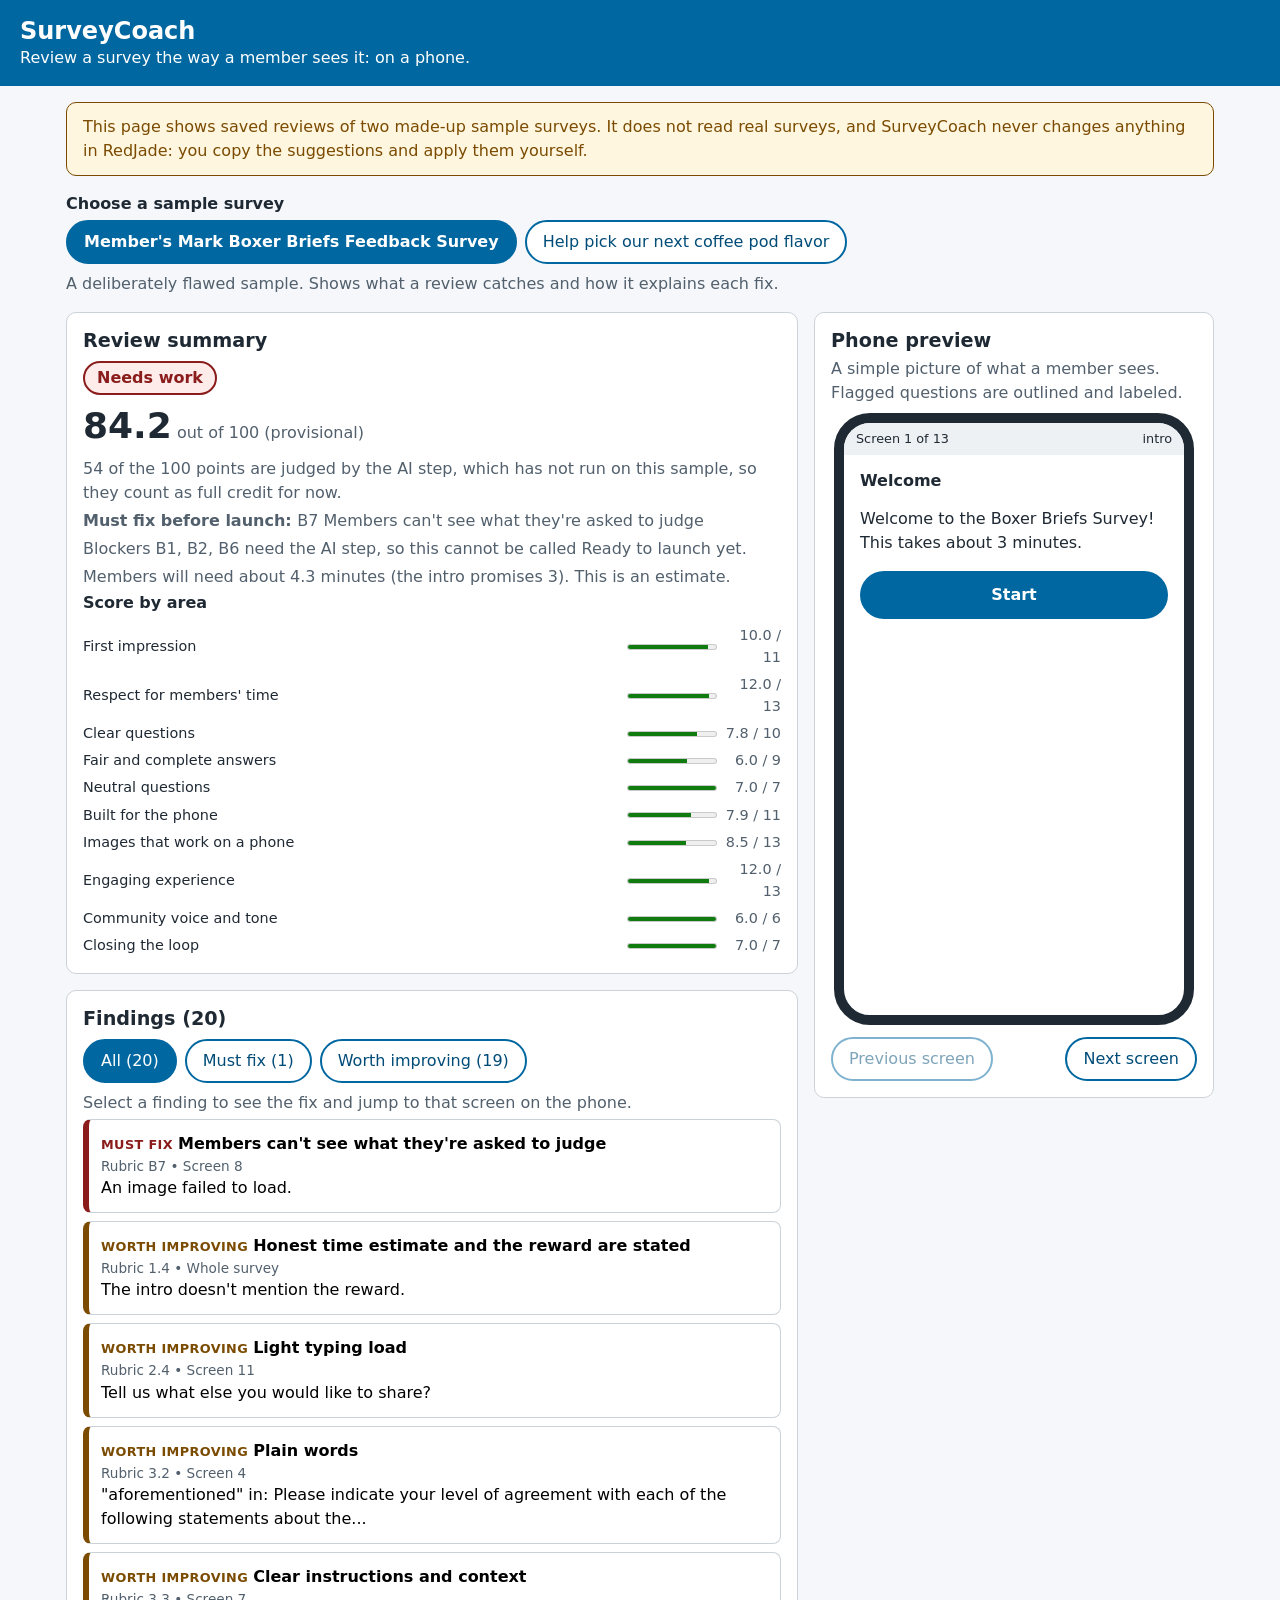
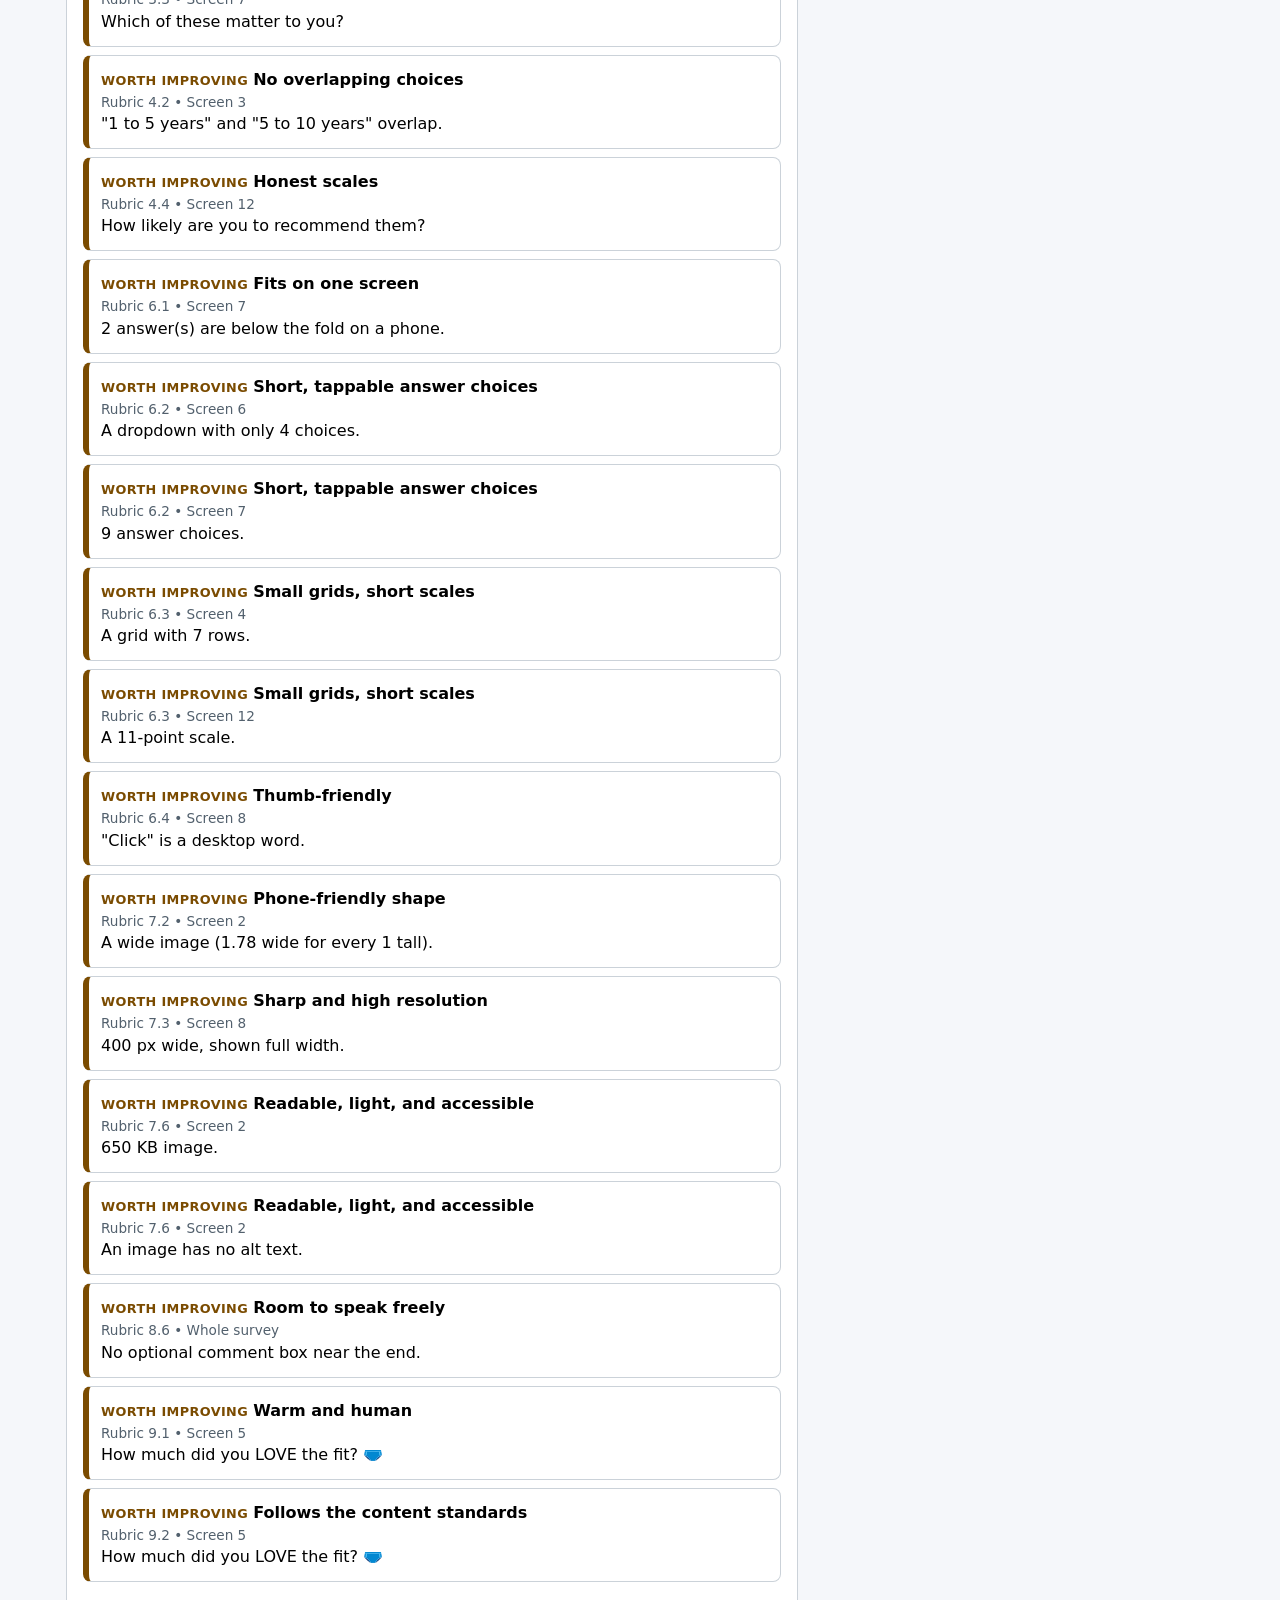
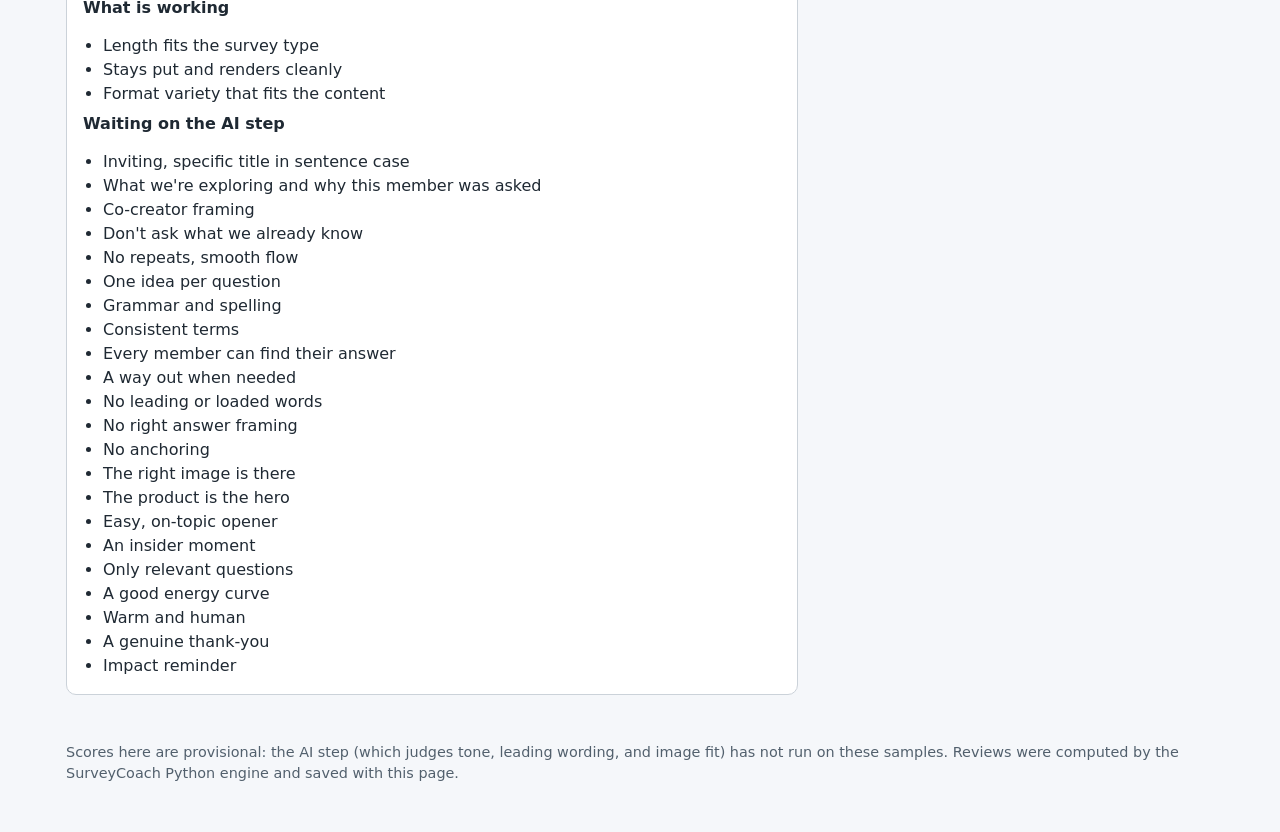
==== site/index.html @ 25492870 "Static demo site for GitHub Pages, evidence clipping, browser tests, Pages workflow" ====
<!doctype html>
<html lang="en">
<head>
  <meta charset="utf-8">
  <meta name="viewport" content="width=device-width, initial-scale=1">
  <title>SurveyCoach: sample review demo</title>
  <meta name="description" content="Sample-data demo of SurveyCoach, a mobile-first survey quality reviewer.">
  <link rel="stylesheet" href="styles.css">
</head>
<body>
  <a class="skip" href="#main">Skip to the review</a>

  <header class="top">
    <h1>SurveyCoach</h1>
    <p class="tagline">Review a survey the way a member sees it: on a phone.</p>
  </header>

  <main id="main">
    <p id="disclaimer" class="notice"></p>
    <fieldset class="picker">
      <legend>Choose a sample survey</legend>
      <div id="picker"></div>
    </fieldset>
    <p id="blurb" class="blurb"></p>

    <div class="layout">
      <section id="summary" aria-labelledby="summary-h"></section>
      <section id="phone-panel" class="phone-panel" aria-labelledby="phone-h"></section>
      <section id="findings" aria-labelledby="findings-h"></section>
    </div>
  </main>

  <footer class="foot">
    <p>Scores here are provisional: the AI step (which judges tone, leading wording, and image fit) has not run
       on these samples. Reviews were computed by the SurveyCoach Python engine and saved with this page.</p>
  </footer>

  <p id="status" class="sr-only" role="status" aria-live="polite"></p>
  <script src="data.js"></script>
  <script src="app.js"></script>
</body>
</html>
---- site/styles.css ----
:root {
  --ink: #1f2933; --muted: #52606d; --line: #cbd2d9; --bg: #f5f7fa; --card: #ffffff;
  --blue: #0067a0; --blue-dark: #004c78; --focus: #0b3d91;
  --bad: #8a1c1c; --bad-bg: #fdecea; --warn: #7a4b00; --warn-bg: #fff6e0; --good: #1e6b34; --good-bg: #e8f5ec;
  --radius: 10px;
}
* { box-sizing: border-box; }
body { margin: 0; font: 16px/1.5 system-ui, -apple-system, "Segoe UI", Roboto, sans-serif; color: var(--ink); background: var(--bg); }
h1, h2, h3 { line-height: 1.25; margin: 0 0 .5rem; }
h2 { font-size: 1.2rem; }
h3 { font-size: 1rem; }
ul { margin: 0; padding: 0; list-style: none; }
button { font: inherit; cursor: pointer; }
:focus-visible { outline: 3px solid var(--focus); outline-offset: 2px; }

.sr-only { position: absolute; width: 1px; height: 1px; overflow: hidden; clip: rect(0 0 0 0); white-space: nowrap; }
.skip { position: absolute; left: -999px; top: 0; background: var(--card); padding: .75rem 1rem; z-index: 10; }
.skip:focus { left: 0; }

.top { background: var(--blue); color: #fff; padding: 1rem 1.25rem; }
.top h1 { margin: 0; font-size: 1.5rem; }
.tagline { margin: 0; }
.notice { margin: 0 0 1rem; padding: .75rem 1rem; background: var(--warn-bg); color: var(--warn); border: 1px solid var(--warn); border-radius: var(--radius); }
main { max-width: 1180px; margin: 0 auto; padding: 1rem; }
.foot { max-width: 1180px; margin: 0 auto; padding: 1rem; color: var(--muted); font-size: .9rem; }

.picker { border: 0; padding: 0; margin: 0 0 .5rem; }
.picker legend { font-weight: 600; margin-bottom: .25rem; padding: 0; }
.picker label { display: inline-flex; align-items: center; min-height: 44px; margin-right: .5rem; padding: 0 1rem;
  border: 2px solid var(--blue); border-radius: 999px; background: var(--card); color: var(--blue-dark); cursor: pointer; }
.picker input { position: absolute; opacity: 0; }
.picker input:checked + span { font-weight: 700; }
.picker label:has(input:checked) { background: var(--blue); color: #fff; }
.picker label:has(input:focus-visible) { outline: 3px solid var(--focus); outline-offset: 2px; }
.blurb { margin: .25rem 0 1rem; color: var(--muted); }

.layout { display: grid; gap: 1rem; grid-template-columns: minmax(0, 1fr); align-items: start; }
/* DOM order is summary, phone, findings: the phone is the primary surface, so it comes early on a phone. */
@media (min-width: 960px) {
  .layout { grid-template-columns: minmax(0, 1fr) 400px; grid-template-areas: "summary phone" "findings phone"; }
  #summary { grid-area: summary; } #findings { grid-area: findings; min-width: 0; }
  .phone-panel { grid-area: phone; position: sticky; top: 1rem; }
}
section { min-width: 0; background: var(--card); border: 1px solid var(--line); border-radius: var(--radius); padding: 1rem; }

.badge { display: inline-block; padding: .2rem .75rem; border-radius: 999px; border: 2px solid; font-weight: 700; }
.badge.ready { color: var(--good); background: var(--good-bg); }
.badge.almost_ready { color: var(--warn); background: var(--warn-bg); }
.badge.needs_work { color: var(--bad); background: var(--bad-bg); }
.score { font-size: 2.25rem; font-weight: 700; margin: .25rem 0; }
.score small { font-size: 1rem; font-weight: 400; color: var(--muted); }
.note { color: var(--muted); margin: .25rem 0; }
.dims { display: grid; gap: .35rem; margin-top: .75rem; }
.dims li { display: grid; grid-template-columns: minmax(0, 1fr) 90px 56px; gap: .5rem; align-items: center; font-size: .9rem; }
.dims meter { width: 100%; height: 12px; }
.dims .num { text-align: right; color: var(--muted); }

.filters { display: flex; flex-wrap: wrap; gap: .5rem; margin: .5rem 0; }
.filters button { min-height: 44px; padding: 0 1rem; border: 2px solid var(--blue); border-radius: 999px; background: var(--card); color: var(--blue-dark); }
.filters button[aria-pressed="true"] { background: var(--blue); color: #fff; }
.finding-list { display: grid; gap: .5rem; }
.finding-list .row { width: 100%; text-align: left; padding: .75rem; border: 1px solid var(--line); border-left-width: 6px;
  border-radius: 8px; background: var(--card); min-height: 44px; display: block; }
.finding-list .row[aria-expanded="true"] { background: #eaf3fa; border-color: var(--blue); }
.finding-list .detail-item { margin: -.25rem 0 .25rem; }
.finding-list .must_fix .row { border-left-color: var(--bad); }
.finding-list .worth_improving .row { border-left-color: var(--warn); }
.tag { font-size: .8rem; font-weight: 700; text-transform: uppercase; letter-spacing: .03em; }
.must_fix .tag { color: var(--bad); }
.worth_improving .tag { color: var(--warn); }
.crit { color: var(--muted); font-size: .85rem; }

.detail { padding: 1rem; border: 2px solid var(--blue); border-radius: var(--radius); background: #f2f8fc; }
.detail dt { font-weight: 700; margin-top: .5rem; }
.detail dd { margin: 0; }
.actions { display: flex; flex-wrap: wrap; gap: .5rem; margin-top: .75rem; }
.actions button { min-height: 44px; padding: 0 1rem; border-radius: 999px; font-weight: 600; border: 2px solid var(--blue); background: var(--card); color: var(--blue-dark); }
.actions .copy { background: var(--blue); color: #fff; }

.copy:hover { background: var(--blue-dark); }
.lists { display: grid; gap: .5rem; margin-top: 1rem; }
.lists ul { list-style: disc; padding-left: 1.25rem; }

/* Phone */
.phone-panel h2 { margin-bottom: .25rem; }
.phone { width: 360px; max-width: 100%; margin: .5rem auto 0; border: 10px solid #1f2933; border-radius: 36px; background: #fff; overflow: hidden; }
.phone-bar { display: flex; align-items: center; justify-content: space-between; padding: .4rem .75rem; background: #eef1f4; font-size: .8rem; }
.phone-screen { height: 560px; overflow-y: auto; padding: 1rem; }
.pager { display: flex; justify-content: space-between; align-items: center; gap: .5rem; margin-top: .75rem; }
.pager button { min-height: 44px; padding: 0 1rem; border: 2px solid var(--blue); border-radius: 999px; background: var(--card); color: var(--blue-dark); }
.pager button:disabled { opacity: .5; cursor: not-allowed; }
.q { margin-bottom: 1.25rem; padding: .5rem; border-radius: 8px; border: 2px solid transparent; }
.q.flagged { border-color: var(--warn); background: var(--warn-bg); }
.q.flagged.has-must { border-color: var(--bad); background: var(--bad-bg); }
.q.selected { outline: 3px solid var(--focus); outline-offset: -3px; }
.flag-note { font-size: .8rem; font-weight: 700; margin: 0 0 .25rem; }
.q-text { font-weight: 600; margin: 0 0 .5rem; }
.help { color: var(--muted); font-size: .9rem; margin: 0 0 .5rem; }
.opts { display: grid; gap: .4rem; }
.opts li { display: flex; align-items: center; gap: .5rem; min-height: 44px; padding: .4rem .75rem; border: 2px solid var(--line); border-radius: 8px; background: #fff; }
.opts li::before { content: ""; flex: none; width: 18px; height: 18px; border: 2px solid var(--muted); border-radius: 50%; }
.multi .opts li::before { border-radius: 4px; }
.opts li.fold { min-height: 0; padding: 0; border: 0; border-top: 2px dashed var(--bad); background: none; color: var(--bad); font-size: .75rem; font-weight: 700; }
.opts li.fold::before { display: none; }
.dropdown { display: flex; justify-content: space-between; min-height: 44px; padding: .5rem .75rem; border: 2px solid var(--muted); border-radius: 8px; }
.grid-opts { display: grid; grid-template-columns: 1fr 1fr; gap: .5rem; }
.grid-opts li { flex-direction: column; align-items: stretch; }
.grid-opts li::before { display: none; }
.media { display: flex; align-items: center; justify-content: center; text-align: center; width: 100%; border: 2px solid var(--line);
  background: repeating-linear-gradient(45deg, #eef1f4, #eef1f4 10px, #e4e8ec 10px, #e4e8ec 20px); color: var(--muted); font-size: .75rem; margin-bottom: .5rem; }
.media.broken { border: 2px dashed var(--bad); background: var(--bad-bg); color: var(--bad); font-weight: 700; min-height: 90px; }
.scale { display: flex; flex-wrap: wrap; gap: .25rem; }
.scale span, .scale-row span { display: inline-flex; align-items: center; justify-content: center; min-width: 28px; height: 32px; border: 2px solid var(--line); border-radius: 6px; font-size: .8rem; }
.ends { display: flex; justify-content: space-between; gap: .5rem; color: var(--muted); font-size: .8rem; margin-top: .25rem; }
table { border-collapse: collapse; width: 100%; font-size: .8rem; }
caption { text-align: left; color: var(--muted); padding-bottom: .25rem; }
th, td { border-bottom: 1px solid var(--line); padding: .35rem .15rem; text-align: center; }
th[scope="row"] { text-align: left; font-weight: 400; }
.textbox { min-height: 70px; padding: .5rem; border: 2px solid var(--muted); border-radius: 8px; color: var(--muted); }
.next { margin-top: 1rem; padding: .75rem; text-align: center; background: var(--blue); color: #fff; border-radius: 999px; font-weight: 600; }
.centered { text-align: center; padding-top: 2rem; }

@media (prefers-reduced-motion: no-preference) { .finding-list .row { transition: background .15s; } }
@media (forced-colors: active) { .badge, .q.flagged { border: 2px solid CanvasText; } }
.dot { display: inline-block; width: 16px; height: 16px; border: 2px solid var(--muted); border-radius: 50%; vertical-align: middle; }
.linkish { min-height: 44px; padding: 0 .5rem; background: none; border: 0; color: var(--blue-dark); text-decoration: underline; }
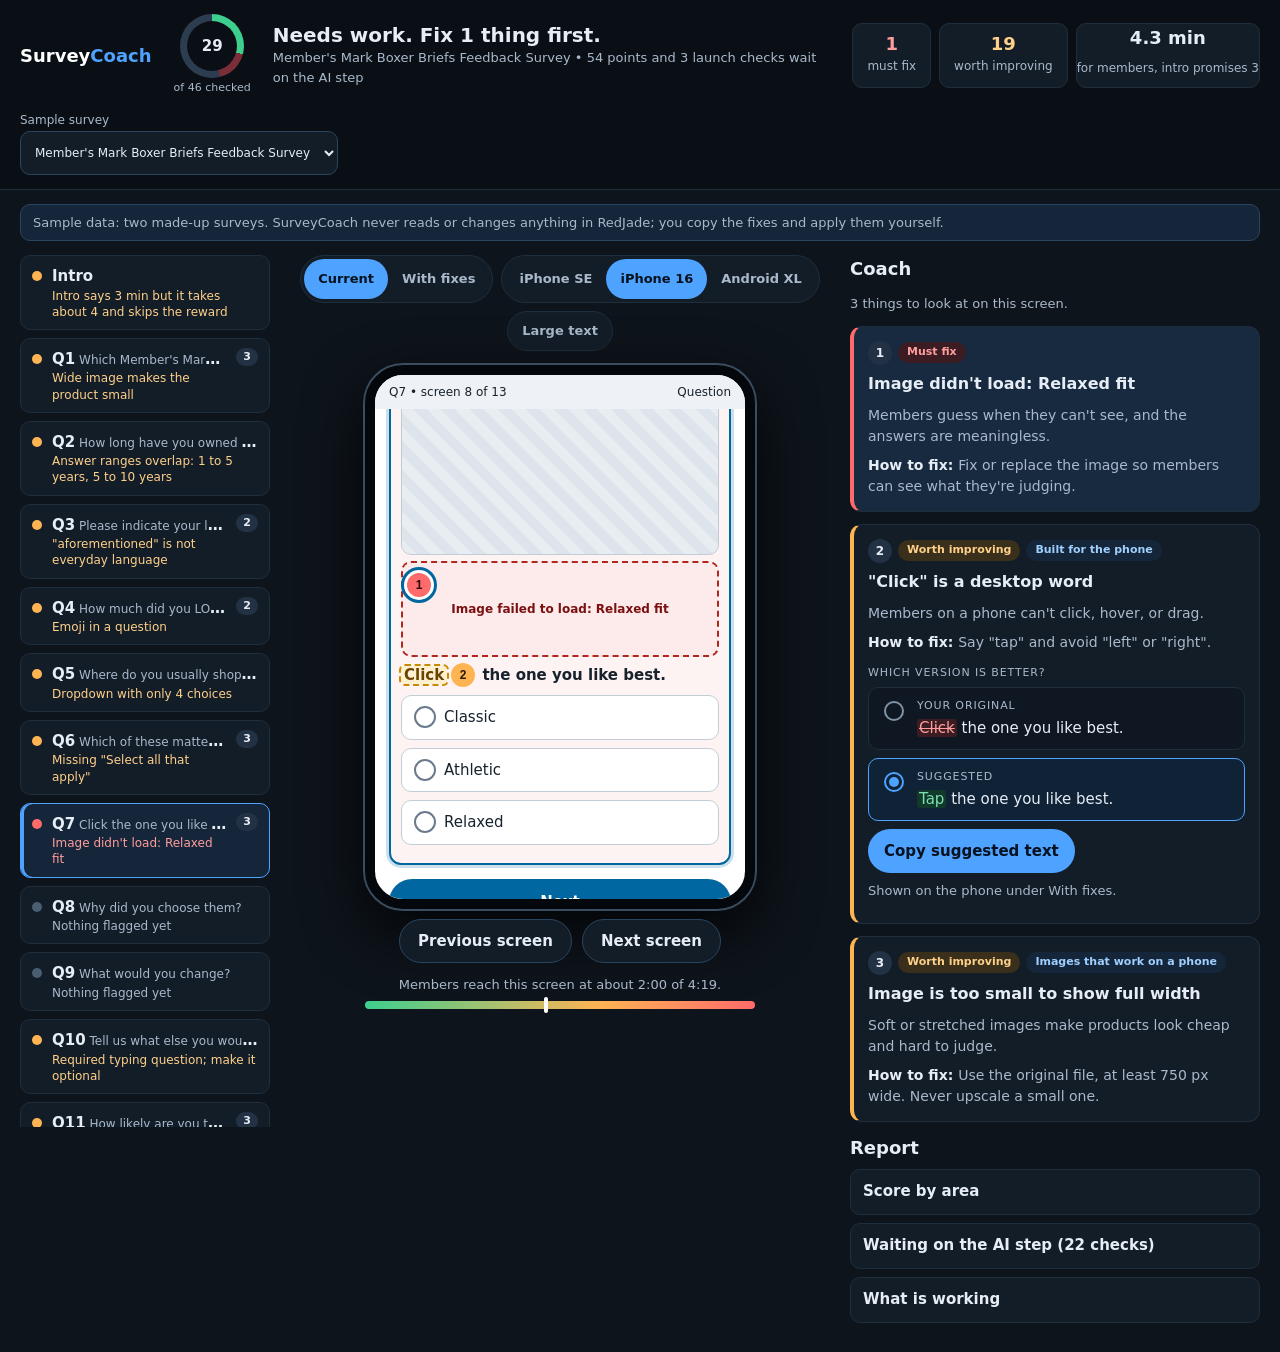
==== commit 4be29f5a: "Rebuild UI to the dark Studio mockups; honest ring, mobile-first phone, before/after diffs; engine f" ====
--- a/site/index.html
+++ b/site/index.html
@@ -3,40 +3,27 @@
 <head>
   <meta charset="utf-8">
   <meta name="viewport" content="width=device-width, initial-scale=1">
-  <title>SurveyCoach: sample review demo</title>
+  <title>SurveyCoach: sample review</title>
   <meta name="description" content="Sample-data demo of SurveyCoach, a mobile-first survey quality reviewer.">
   <link rel="stylesheet" href="styles.css">
 </head>
 <body>
-  <a class="skip" href="#main">Skip to the review</a>
+  <a class="skip" href="#stage">Skip to the phone preview</a>
+  <header id="topbar" class="topbar"></header>
 
-  <header class="top">
-    <h1>SurveyCoach</h1>
-    <p class="tagline">Review a survey the way a member sees it: on a phone.</p>
-  </header>
-
-  <main id="main">
-    <p id="disclaimer" class="notice"></p>
-    <fieldset class="picker">
-      <legend>Choose a sample survey</legend>
-      <div id="picker"></div>
-    </fieldset>
-    <p id="blurb" class="blurb"></p>
-
-    <div class="layout">
-      <section id="summary" aria-labelledby="summary-h"></section>
-      <section id="phone-panel" class="phone-panel" aria-labelledby="phone-h"></section>
-      <section id="findings" aria-labelledby="findings-h"></section>
-    </div>
+  <main class="studio">
+    <p id="strip" class="strip"></p>
+    <nav id="rail" class="rail" aria-label="Survey screens"></nav>
+    <section id="stage" class="stage" aria-labelledby="stage-h" tabindex="-1"></section>
+    <aside id="coach" class="coach" aria-labelledby="coach-h"></aside>
   </main>
-
-  <footer class="foot">
-    <p>Scores here are provisional: the AI step (which judges tone, leading wording, and image fit) has not run
-       on these samples. Reviews were computed by the SurveyCoach Python engine and saved with this page.</p>
-  </footer>
 
   <p id="status" class="sr-only" role="status" aria-live="polite"></p>
   <script src="data.js"></script>
+  <script src="dom.js"></script>
+  <script src="model.js"></script>
+  <script src="phone.js"></script>
+  <script src="coach.js"></script>
   <script src="app.js"></script>
 </body>
 </html>
--- a/site/styles.css
+++ b/site/styles.css
@@ -1,126 +1,173 @@
+/* SurveyCoach demo: the dark "Studio" look from docs/superpowers/designs (mockups 02, 03, 05). */
 :root {
-  --ink: #1f2933; --muted: #52606d; --line: #cbd2d9; --bg: #f5f7fa; --card: #ffffff;
-  --blue: #0067a0; --blue-dark: #004c78; --focus: #0b3d91;
-  --bad: #8a1c1c; --bad-bg: #fdecea; --warn: #7a4b00; --warn-bg: #fff6e0; --good: #1e6b34; --good-bg: #e8f5ec;
-  --radius: 10px;
+  --bg: #0e141b; --nav: #0a0f15; --panel: #131d28; --panel2: #16263a; --line: #1f2e3d; --line2: #2a4560;
+  --text: #e6edf5; --muted: #a9b9cb; --blue: #4da3ff; --ink: #06121f;
+  --red: #ff9d9d; --red-bg: #3a1c22; --red-solid: #ff6b6b;
+  --amber: #ffd08a; --amber-bg: #3a2f1a; --amber-solid: #ffb454;
+  --green: #7be0b0; --green-bg: #123a2a; --green-solid: #3ecf8e;
+  --phone-ink: #18222d; --phone-blue: #0067a0;
 }
 * { box-sizing: border-box; }
-body { margin: 0; font: 16px/1.5 system-ui, -apple-system, "Segoe UI", Roboto, sans-serif; color: var(--ink); background: var(--bg); }
-h1, h2, h3 { line-height: 1.25; margin: 0 0 .5rem; }
-h2 { font-size: 1.2rem; }
-h3 { font-size: 1rem; }
-ul { margin: 0; padding: 0; list-style: none; }
-button { font: inherit; cursor: pointer; }
-:focus-visible { outline: 3px solid var(--focus); outline-offset: 2px; }
+body { margin: 0; background: var(--bg); color: var(--text); font: 15px/1.5 -apple-system, "Segoe UI", Inter, system-ui, sans-serif; }
+h1, h2, h3, p, dl, dd, dt, ul { margin: 0; }
+button, select, input { font: inherit; color: inherit; }
+button { cursor: pointer; }
+:focus-visible { outline: 3px solid #fff; outline-offset: 2px; }
+.sr-only { position: absolute; width: 1px; height: 1px; overflow: hidden; clip: rect(0 0 0 0); white-space: nowrap; }
+.skip { position: absolute; left: .5rem; top: -4rem; background: #fff; color: #000; padding: .6rem 1rem; border-radius: 8px; z-index: 10; }
+.skip:focus { top: .5rem; }
 
-.sr-only { position: absolute; width: 1px; height: 1px; overflow: hidden; clip: rect(0 0 0 0); white-space: nowrap; }
-.skip { position: absolute; left: -999px; top: 0; background: var(--card); padding: .75rem 1rem; z-index: 10; }
-.skip:focus { left: 0; }
+/* ----- header ----- */
+.topbar { display: flex; flex-wrap: wrap; align-items: center; gap: 14px 22px; padding: 14px 20px; background: var(--nav); border-bottom: 1px solid var(--line); }
+.brand { font-weight: 800; font-size: 18px; color: #fff; } .brand span { color: var(--blue); }
+.ring-block { display: grid; justify-items: center; gap: 2px; flex: none; }
+.ring-cap { font-size: 11px; color: var(--muted); }
+.ring { --c: var(--green-solid); flex: none; width: 64px; height: 64px; border-radius: 50%; display: grid; place-items: center;
+  background: conic-gradient(var(--c) 0 var(--e), #7a2f38 var(--e) var(--k), #2d3d50 var(--k) 360deg); }
+.ring-in { width: 50px; height: 50px; border-radius: 50%; background: var(--nav); display: grid; place-items: center; font-weight: 800; font-size: 15px; }
+.head-text { flex: 1 1 320px; min-width: 0; }
+.head-text h1 { font-size: 20px; line-height: 1.25; }
+.sub { color: var(--muted); font-size: 13px; }
+.stats { display: flex; flex-wrap: wrap; gap: 8px; }
+.stat { background: var(--panel); border: 1px solid var(--line); border-radius: 10px; padding: 6px 14px; text-align: center; }
+.stat dd { font-weight: 800; font-size: 18px; } .stat dt { font-size: 12px; color: var(--muted); }
+.stat.red dd { color: var(--red); } .stat.amber dd { color: var(--amber); }
+.pick { display: grid; gap: 2px; font-size: 12px; color: var(--muted); min-width: 0; }
+.pick select { min-height: 44px; width: 100%; min-width: 0; max-width: 100%; text-overflow: ellipsis; background: var(--panel); border: 1px solid var(--line2); border-radius: 10px; padding: 0 10px; color: var(--text); }
 
-.top { background: var(--blue); color: #fff; padding: 1rem 1.25rem; }
-.top h1 { margin: 0; font-size: 1.5rem; }
-.tagline { margin: 0; }
-.notice { margin: 0 0 1rem; padding: .75rem 1rem; background: var(--warn-bg); color: var(--warn); border: 1px solid var(--warn); border-radius: var(--radius); }
-main { max-width: 1180px; margin: 0 auto; padding: 1rem; }
-.foot { max-width: 1180px; margin: 0 auto; padding: 1rem; color: var(--muted); font-size: .9rem; }
+/* ----- studio layout: rail | phone | coach. On a phone: one column, in the order a researcher works. ----- */
+.studio { display: grid; gap: 14px; padding: 14px 20px 28px; grid-template-columns: minmax(0, 1fr); }
+.strip { background: var(--panel2); border: 1px solid var(--line2); border-radius: 10px; padding: 8px 12px; color: var(--muted); font-size: 13px; }
+.strip strong { color: var(--text); }
+@media (min-width: 1100px) {
+  .studio { grid-template-columns: 250px minmax(0, 1fr) 410px; align-items: start; grid-template-areas: "strip strip strip" "rail stage coach"; }
+  .strip { grid-area: strip; } .rail { grid-area: rail; } .stage { grid-area: stage; } .coach { grid-area: coach; }
+  .rail, .stage { position: sticky; top: 14px; }
+  .rail { max-height: calc(100vh - 28px); overflow: auto; flex-direction: column; }
+}
 
-.picker { border: 0; padding: 0; margin: 0 0 .5rem; }
-.picker legend { font-weight: 600; margin-bottom: .25rem; padding: 0; }
-.picker label { display: inline-flex; align-items: center; min-height: 44px; margin-right: .5rem; padding: 0 1rem;
-  border: 2px solid var(--blue); border-radius: 999px; background: var(--card); color: var(--blue-dark); cursor: pointer; }
-.picker input { position: absolute; opacity: 0; }
-.picker input:checked + span { font-weight: 700; }
-.picker label:has(input:checked) { background: var(--blue); color: #fff; }
-.picker label:has(input:focus-visible) { outline: 3px solid var(--focus); outline-offset: 2px; }
-.blurb { margin: .25rem 0 1rem; color: var(--muted); }
+/* ----- rail ----- */
+.rail { display: flex; gap: 8px; overflow-x: auto; padding-bottom: 6px; min-width: 0; }
+.rail-item { flex: 0 0 210px; display: flex; align-items: flex-start; gap: 10px; text-align: left; background: var(--panel); border: 1px solid var(--line); border-radius: 10px; padding: 9px 11px; min-height: 48px; }
+@media (min-width: 1100px) { .rail-item { flex: none; width: 100%; } }
+.rail-item.on { background: var(--panel2); border-color: var(--blue); box-shadow: inset 3px 0 var(--blue); }
+.rail-text { display: grid; min-width: 0; flex: 1; }
+.line1 { white-space: nowrap; overflow: hidden; text-overflow: ellipsis; display: block; }
+.topic { color: var(--muted); font-size: 12px; font-weight: 400; }
+.issue { font-size: 12px; line-height: 1.35; }   /* wraps: this line is the whole point of the rail */
+.issue.must_fix { color: var(--red); } .issue.worth_improving { color: var(--amber); } .issue.ok { color: var(--muted); }
+.dot { flex: none; width: 10px; height: 10px; border-radius: 50%; margin-top: 6px; background: #4b5d70; }
+.dot.must_fix { background: var(--red-solid); } .dot.worth_improving { background: var(--amber-solid); }
+.count { flex: none; font-size: 11px; font-weight: 700; background: #223244; border-radius: 99px; padding: 1px 7px; }
 
-.layout { display: grid; gap: 1rem; grid-template-columns: minmax(0, 1fr); align-items: start; }
-/* DOM order is summary, phone, findings: the phone is the primary surface, so it comes early on a phone. */
-@media (min-width: 960px) {
-  .layout { grid-template-columns: minmax(0, 1fr) 400px; grid-template-areas: "summary phone" "findings phone"; }
-  #summary { grid-area: summary; } #findings { grid-area: findings; min-width: 0; }
-  .phone-panel { grid-area: phone; position: sticky; top: 1rem; }
+/* ----- stage ----- */
+.stage { min-width: 0; }
+.toolbar { display: flex; flex-wrap: wrap; gap: 8px; justify-content: center; }
+.seg { display: inline-flex; background: var(--panel); border: 1px solid var(--line); border-radius: 999px; padding: 3px; }
+.seg button, .toggle { min-height: 40px; padding: 0 14px; border: 0; border-radius: 999px; background: none; color: var(--muted); font-size: 13px; font-weight: 600; }
+.toggle { border: 1px solid var(--line); background: var(--panel); }
+.seg [aria-pressed="true"], .toggle[aria-pressed="true"] { background: var(--blue); color: var(--ink); }
+.phone-wrap { display: flex; justify-content: center; margin: 14px 0 10px; }
+.phone { width: min(var(--w, 390px), 100%); background: #fff; color: var(--phone-ink); border: 10px solid #04070b; border-radius: 38px; overflow: hidden; box-shadow: 0 0 0 2px #3a4c61, 0 22px 60px #000c; }
+.phone-bar { display: flex; justify-content: space-between; gap: 8px; padding: 8px 14px; background: #eef2f6; font-size: 12px; }
+.phone-screen { height: clamp(360px, calc(100vh - 410px), 560px); overflow: auto; padding: 14px; font-size: 15px; overscroll-behavior: contain; }
+.phone.large .phone-screen { font-size: 19px; }
+.pager { display: flex; justify-content: center; gap: 10px; }
+.pager button { min-height: 44px; padding: 0 18px; border-radius: 999px; border: 1px solid var(--line2); background: var(--panel); font-weight: 600; }
+.pager button:disabled { opacity: .45; cursor: default; }
+.timing { margin-top: 12px; text-align: center; color: var(--muted); font-size: 13px; }
+.timebar { position: relative; height: 8px; margin: 6px auto 0; max-width: 390px; border-radius: 99px; background: linear-gradient(90deg, var(--green-solid), var(--amber-solid) 60%, var(--red-solid)); }
+.timebar i { position: absolute; top: -4px; width: 4px; height: 16px; border-radius: 2px; background: #fff; transform: translateX(-2px); }
+
+/* ----- inside the phone ----- */
+.phone h3 { font-size: 1.15em; margin-bottom: 6px; }
+.q { padding: 10px; margin-bottom: 14px; border: 2px solid transparent; border-radius: 12px; }
+.q.flagged { background: #fdf3f3; border-color: #f1d3d3; }
+.q.selected { border-color: var(--phone-blue); box-shadow: 0 0 0 3px #0067a033; }
+.q-text, .intro { font-weight: 600; margin-bottom: 8px; }
+.help, .page-note { color: #4a5a6a; font-size: .85em; margin: 4px 0; }
+mark { border-radius: 4px; padding: 0 3px; }
+mark.must_fix { background: #ffe0e0; color: #7a1010; outline: 2px dashed #d33; }
+mark.worth_improving { background: #fff0cf; color: #6b4300; outline: 2px dashed #c88a00; }
+.pin { display: inline-grid; place-items: center; min-width: 24px; height: 24px; padding: 0; border: 0; border-radius: 50%; margin: 0 2px 0 4px; vertical-align: middle; font: 700 12px/1 sans-serif; }
+.pin.must_fix { background: var(--red-solid); color: #2a0606; } .pin.worth_improving { background: var(--amber-solid); color: #2b1a00; }
+.pin.done { background: var(--green-solid); color: #06210f; } .pin.on { box-shadow: 0 0 0 3px #fff, 0 0 0 6px var(--phone-blue); }
+.opts { list-style: none; padding: 0; margin: 8px 0; display: grid; gap: 8px; }
+.opts li { display: flex; align-items: center; flex-wrap: wrap; gap: 8px; border: 1px solid #c2ccd6; border-radius: 10px; padding: 10px 12px; background: #fff; position: relative; }
+.opts li::before { content: ""; flex: none; width: 18px; height: 18px; border: 2px solid #6b7b8c; border-radius: 50%; }
+.opts.multi li::before { border-radius: 4px; }
+.opts li.fold { border: 0; background: none; padding: 2px 0; color: #8a1c1c; font-size: .8em; font-weight: 700; }
+.opts li.fold::before { display: none; }
+.grid-opts { grid-template-columns: 1fr 1fr; }
+.media { position: relative; display: grid; place-items: center; width: 100%; min-height: 70px; margin: 6px 0; border: 1px solid #c2ccd6; border-radius: 10px; color: #3c4f61; font-size: 12px; text-align: center; padding: 6px;
+  background: repeating-linear-gradient(45deg, #e8edf2, #e8edf2 10px, #dde4eb 10px, #dde4eb 20px); }
+.media.broken { background: #fdeaea; border: 2px dashed #b3261e; color: #7a1010; font-weight: 700; min-height: 96px; }
+.media-wrap { position: relative; } .media-wrap .pin { position: absolute; top: 12px; left: 6px; margin: 0; }
+.dropdown, .textbox { display: flex; justify-content: space-between; border: 1px solid #c2ccd6; border-radius: 10px; padding: 12px; color: #4a5a6a; margin: 8px 0; }
+.textbox { min-height: 84px; }
+.scale { display: flex; gap: 4px; margin: 8px 0 4px; } .scale span { flex: 1; text-align: center; border: 1px solid #c2ccd6; border-radius: 8px; padding: 8px 0; font-size: .85em; }
+.ends { display: flex; justify-content: space-between; gap: 8px; font-size: .8em; color: #4a5a6a; }
+table { width: 100%; border-collapse: collapse; font-size: .8em; } caption { text-align: left; color: #4a5a6a; padding-bottom: 4px; }
+th, td { padding: 6px 2px; text-align: center; } th[scope="row"] { text-align: left; font-weight: 600; }
+.dot-cell, td .dot { display: inline-block; width: 14px; height: 14px; border: 2px solid #6b7b8c; border-radius: 50%; margin: 0; background: none; }
+.next { margin-top: 12px; text-align: center; background: var(--phone-blue); color: #fff; font-weight: 700; border-radius: 999px; padding: 12px; }
+.centered { padding: 30px 8px; text-align: center; }
+.q.added { background: #eefaf3; border-color: #bfe6cf; } .tag-new { color: #11643a; font-weight: 700; font-size: .8em; }
+
+/* ----- coach ----- */
+.coach { display: grid; gap: 12px; min-width: 0; }
+.coach h2 { font-size: 18px; }
+.card { background: var(--panel); border: 1px solid var(--line); border-left: 4px solid var(--amber-solid); border-radius: var(--radius, 12px); padding: 14px; display: grid; gap: 8px; min-width: 0; }
+.card.must_fix { border-left-color: var(--red-solid); }
+.card.selected { background: #172a40; }   /* one selection signal; severity stays on the left bar and the chip */
+.chips { display: flex; flex-wrap: wrap; gap: 6px; align-items: center; }
+.badge-n { display: grid; place-items: center; width: 24px; height: 24px; border-radius: 50%; background: #223244; font-weight: 800; font-size: 12px; }
+.chip { font-size: 11px; font-weight: 700; padding: 2px 9px; border-radius: 99px; background: var(--panel2); color: #9fd0ff; }
+.chip.must_fix { background: var(--red-bg); color: var(--red); } .chip.worth_improving { background: var(--amber-bg); color: var(--amber); }
+.chip.good { background: var(--green-bg); color: var(--green); } .chip.area { background: var(--panel2); color: #9fd0ff; }
+.card h3 { font-size: 16px; line-height: 1.3; }
+.card-head { display: block; width: 100%; min-height: 24px; padding: 0; text-align: left; background: none; border: 0; font-weight: 700; font-size: inherit; line-height: inherit; }
+.why, .fix { color: var(--muted); font-size: 14px; } .fix strong { color: var(--text); }
+.choice { margin: 4px 0 0; padding: 0; border: 0; display: grid; gap: 8px; min-width: 0; }
+.choice legend { font-size: 11px; letter-spacing: .08em; text-transform: uppercase; color: var(--muted); padding: 0 0 6px; }
+del { background: var(--red-bg); color: var(--red); border-radius: 3px; padding: 0 2px; }
+ins { background: var(--green-bg); color: var(--green); text-decoration: none; border-radius: 3px; padding: 0 2px; }
+.brief, .lead, .strip .short { display: none; }
+.lead { align-items: center; gap: 8px; width: 100%; min-height: 44px; text-align: left; background: var(--panel); border: 1px solid var(--line2); border-radius: 10px; padding: 6px 10px; font-weight: 600; margin-bottom: 8px; }
+.lead .more { margin-left: auto; color: var(--blue); font-size: 12px; font-weight: 600; }
+.opt { display: flex; gap: 10px; align-items: flex-start; border: 1px solid var(--line); border-radius: 10px; padding: 10px; cursor: pointer; background: #0f1822; }
+.opt.on { border-color: var(--blue); background: #0f2236; }
+.opt input { flex: none; margin-top: 3px; width: 20px; height: 20px; appearance: none; border: 2px solid #7f92a6; border-radius: 50%; background: none; display: grid; place-content: center; }
+.opt input::before { content: ""; width: 10px; height: 10px; border-radius: 50%; background: var(--blue); transform: scale(0); }
+.opt input:checked { border-color: var(--blue); } .opt input:checked::before { transform: scale(1); }
+.opt-body { display: grid; gap: 2px; min-width: 0; overflow-wrap: anywhere; }
+.opt-label { font-size: 11px; letter-spacing: .08em; text-transform: uppercase; color: var(--muted); }
+.actions { display: flex; flex-wrap: wrap; align-items: center; gap: 8px 12px; }
+.btn { min-height: 44px; padding: 0 16px; border: 0; border-radius: 999px; background: var(--blue); color: var(--ink); font-weight: 700; }
+.note { color: var(--muted); font-size: 13px; }
+.report { display: grid; gap: 8px; }
+.report details { background: var(--panel); border: 1px solid var(--line); border-radius: 10px; padding: 0 12px; }
+.report summary { min-height: 44px; display: flex; align-items: center; cursor: pointer; font-weight: 600; }
+.areas, .plain { list-style: none; padding: 0 0 10px; display: grid; gap: 8px; }
+.areas li { display: grid; grid-template-columns: minmax(0, 1.2fr) minmax(0, 1fr); gap: 2px 10px; font-size: 13px; }
+.areas .num { grid-column: 1 / -1; color: var(--muted); font-size: 12px; }
+.bar { display: flex; height: 8px; align-self: center; border-radius: 99px; overflow: hidden; background: #1b2a3a; }
+.bar i, .legend i { display: inline-block; height: 100%; } .legend i { width: 14px; height: 8px; vertical-align: middle; border-radius: 2px; }
+i.got { background: var(--green-solid); } i.lost { background: var(--red-solid); }
+i.wait { background: repeating-linear-gradient(45deg, #5b6f84, #5b6f84 3px, #1b2a3a 3px, #1b2a3a 6px); }
+.legend { color: var(--muted); font-size: 12px; padding-bottom: 10px; }
+.plain li { font-size: 14px; color: var(--muted); }
+@media (max-width: 700px) {
+  /* Phone first: brand + picker, then ring + verdict, then the phone within ~340px of the top. */
+  .topbar { display: grid; grid-template-columns: auto minmax(0, 1fr); gap: 6px 12px; align-items: center; padding: 10px 12px; }
+  .ring-block { grid-row: 2; } .head-text { grid-row: 2; grid-column: 2; flex: none; }
+  .pick { grid-row: 1; grid-column: 2; } .pick span { position: absolute; width: 1px; height: 1px; overflow: hidden; clip: rect(0 0 0 0); }
+  .ring { width: 48px; height: 48px; } .ring-in { width: 38px; height: 38px; font-size: 13px; }
+  .head-text h1 { font-size: 17px; } .head-text .sub, .stats { display: none; } .brief { display: block; color: var(--muted); font-size: 12px; }
+  .studio { padding: 10px 12px 24px; gap: 8px; }
+  .strip { font-size: 12px; padding: 6px 10px; } .strip .long { display: none; } .strip .short { display: inline; }
+  .rail-item { flex: 0 0 auto; min-height: 44px; align-items: center; padding: 6px 12px; } .rail-item .issue, .topic { display: none; }
+  .seg[aria-label="Device"] { display: none; } .toolbar { justify-content: flex-start; }
+  .lead { display: flex; }
+  .phone-wrap { margin: 6px 0; } .phone-screen { height: min(460px, calc(100svh - 330px)); min-height: 300px; }
 }
-section { min-width: 0; background: var(--card); border: 1px solid var(--line); border-radius: var(--radius); padding: 1rem; }
-
-.badge { display: inline-block; padding: .2rem .75rem; border-radius: 999px; border: 2px solid; font-weight: 700; }
-.badge.ready { color: var(--good); background: var(--good-bg); }
-.badge.almost_ready { color: var(--warn); background: var(--warn-bg); }
-.badge.needs_work { color: var(--bad); background: var(--bad-bg); }
-.score { font-size: 2.25rem; font-weight: 700; margin: .25rem 0; }
-.score small { font-size: 1rem; font-weight: 400; color: var(--muted); }
-.note { color: var(--muted); margin: .25rem 0; }
-.dims { display: grid; gap: .35rem; margin-top: .75rem; }
-.dims li { display: grid; grid-template-columns: minmax(0, 1fr) 90px 56px; gap: .5rem; align-items: center; font-size: .9rem; }
-.dims meter { width: 100%; height: 12px; }
-.dims .num { text-align: right; color: var(--muted); }
-
-.filters { display: flex; flex-wrap: wrap; gap: .5rem; margin: .5rem 0; }
-.filters button { min-height: 44px; padding: 0 1rem; border: 2px solid var(--blue); border-radius: 999px; background: var(--card); color: var(--blue-dark); }
-.filters button[aria-pressed="true"] { background: var(--blue); color: #fff; }
-.finding-list { display: grid; gap: .5rem; }
-.finding-list .row { width: 100%; text-align: left; padding: .75rem; border: 1px solid var(--line); border-left-width: 6px;
-  border-radius: 8px; background: var(--card); min-height: 44px; display: block; }
-.finding-list .row[aria-expanded="true"] { background: #eaf3fa; border-color: var(--blue); }
-.finding-list .detail-item { margin: -.25rem 0 .25rem; }
-.finding-list .must_fix .row { border-left-color: var(--bad); }
-.finding-list .worth_improving .row { border-left-color: var(--warn); }
-.tag { font-size: .8rem; font-weight: 700; text-transform: uppercase; letter-spacing: .03em; }
-.must_fix .tag { color: var(--bad); }
-.worth_improving .tag { color: var(--warn); }
-.crit { color: var(--muted); font-size: .85rem; }
-
-.detail { padding: 1rem; border: 2px solid var(--blue); border-radius: var(--radius); background: #f2f8fc; }
-.detail dt { font-weight: 700; margin-top: .5rem; }
-.detail dd { margin: 0; }
-.actions { display: flex; flex-wrap: wrap; gap: .5rem; margin-top: .75rem; }
-.actions button { min-height: 44px; padding: 0 1rem; border-radius: 999px; font-weight: 600; border: 2px solid var(--blue); background: var(--card); color: var(--blue-dark); }
-.actions .copy { background: var(--blue); color: #fff; }
-
-.copy:hover { background: var(--blue-dark); }
-.lists { display: grid; gap: .5rem; margin-top: 1rem; }
-.lists ul { list-style: disc; padding-left: 1.25rem; }
-
-/* Phone */
-.phone-panel h2 { margin-bottom: .25rem; }
-.phone { width: 360px; max-width: 100%; margin: .5rem auto 0; border: 10px solid #1f2933; border-radius: 36px; background: #fff; overflow: hidden; }
-.phone-bar { display: flex; align-items: center; justify-content: space-between; padding: .4rem .75rem; background: #eef1f4; font-size: .8rem; }
-.phone-screen { height: 560px; overflow-y: auto; padding: 1rem; }
-.pager { display: flex; justify-content: space-between; align-items: center; gap: .5rem; margin-top: .75rem; }
-.pager button { min-height: 44px; padding: 0 1rem; border: 2px solid var(--blue); border-radius: 999px; background: var(--card); color: var(--blue-dark); }
-.pager button:disabled { opacity: .5; cursor: not-allowed; }
-.q { margin-bottom: 1.25rem; padding: .5rem; border-radius: 8px; border: 2px solid transparent; }
-.q.flagged { border-color: var(--warn); background: var(--warn-bg); }
-.q.flagged.has-must { border-color: var(--bad); background: var(--bad-bg); }
-.q.selected { outline: 3px solid var(--focus); outline-offset: -3px; }
-.flag-note { font-size: .8rem; font-weight: 700; margin: 0 0 .25rem; }
-.q-text { font-weight: 600; margin: 0 0 .5rem; }
-.help { color: var(--muted); font-size: .9rem; margin: 0 0 .5rem; }
-.opts { display: grid; gap: .4rem; }
-.opts li { display: flex; align-items: center; gap: .5rem; min-height: 44px; padding: .4rem .75rem; border: 2px solid var(--line); border-radius: 8px; background: #fff; }
-.opts li::before { content: ""; flex: none; width: 18px; height: 18px; border: 2px solid var(--muted); border-radius: 50%; }
-.multi .opts li::before { border-radius: 4px; }
-.opts li.fold { min-height: 0; padding: 0; border: 0; border-top: 2px dashed var(--bad); background: none; color: var(--bad); font-size: .75rem; font-weight: 700; }
-.opts li.fold::before { display: none; }
-.dropdown { display: flex; justify-content: space-between; min-height: 44px; padding: .5rem .75rem; border: 2px solid var(--muted); border-radius: 8px; }
-.grid-opts { display: grid; grid-template-columns: 1fr 1fr; gap: .5rem; }
-.grid-opts li { flex-direction: column; align-items: stretch; }
-.grid-opts li::before { display: none; }
-.media { display: flex; align-items: center; justify-content: center; text-align: center; width: 100%; border: 2px solid var(--line);
-  background: repeating-linear-gradient(45deg, #eef1f4, #eef1f4 10px, #e4e8ec 10px, #e4e8ec 20px); color: var(--muted); font-size: .75rem; margin-bottom: .5rem; }
-.media.broken { border: 2px dashed var(--bad); background: var(--bad-bg); color: var(--bad); font-weight: 700; min-height: 90px; }
-.scale { display: flex; flex-wrap: wrap; gap: .25rem; }
-.scale span, .scale-row span { display: inline-flex; align-items: center; justify-content: center; min-width: 28px; height: 32px; border: 2px solid var(--line); border-radius: 6px; font-size: .8rem; }
-.ends { display: flex; justify-content: space-between; gap: .5rem; color: var(--muted); font-size: .8rem; margin-top: .25rem; }
-table { border-collapse: collapse; width: 100%; font-size: .8rem; }
-caption { text-align: left; color: var(--muted); padding-bottom: .25rem; }
-th, td { border-bottom: 1px solid var(--line); padding: .35rem .15rem; text-align: center; }
-th[scope="row"] { text-align: left; font-weight: 400; }
-.textbox { min-height: 70px; padding: .5rem; border: 2px solid var(--muted); border-radius: 8px; color: var(--muted); }
-.next { margin-top: 1rem; padding: .75rem; text-align: center; background: var(--blue); color: #fff; border-radius: 999px; font-weight: 600; }
-.centered { text-align: center; padding-top: 2rem; }
-
-@media (prefers-reduced-motion: no-preference) { .finding-list .row { transition: background .15s; } }
-@media (forced-colors: active) { .badge, .q.flagged { border: 2px solid CanvasText; } }
-.dot { display: inline-block; width: 16px; height: 16px; border: 2px solid var(--muted); border-radius: 50%; vertical-align: middle; }
-.linkish { min-height: 44px; padding: 0 .5rem; background: none; border: 0; color: var(--blue-dark); text-decoration: underline; }
